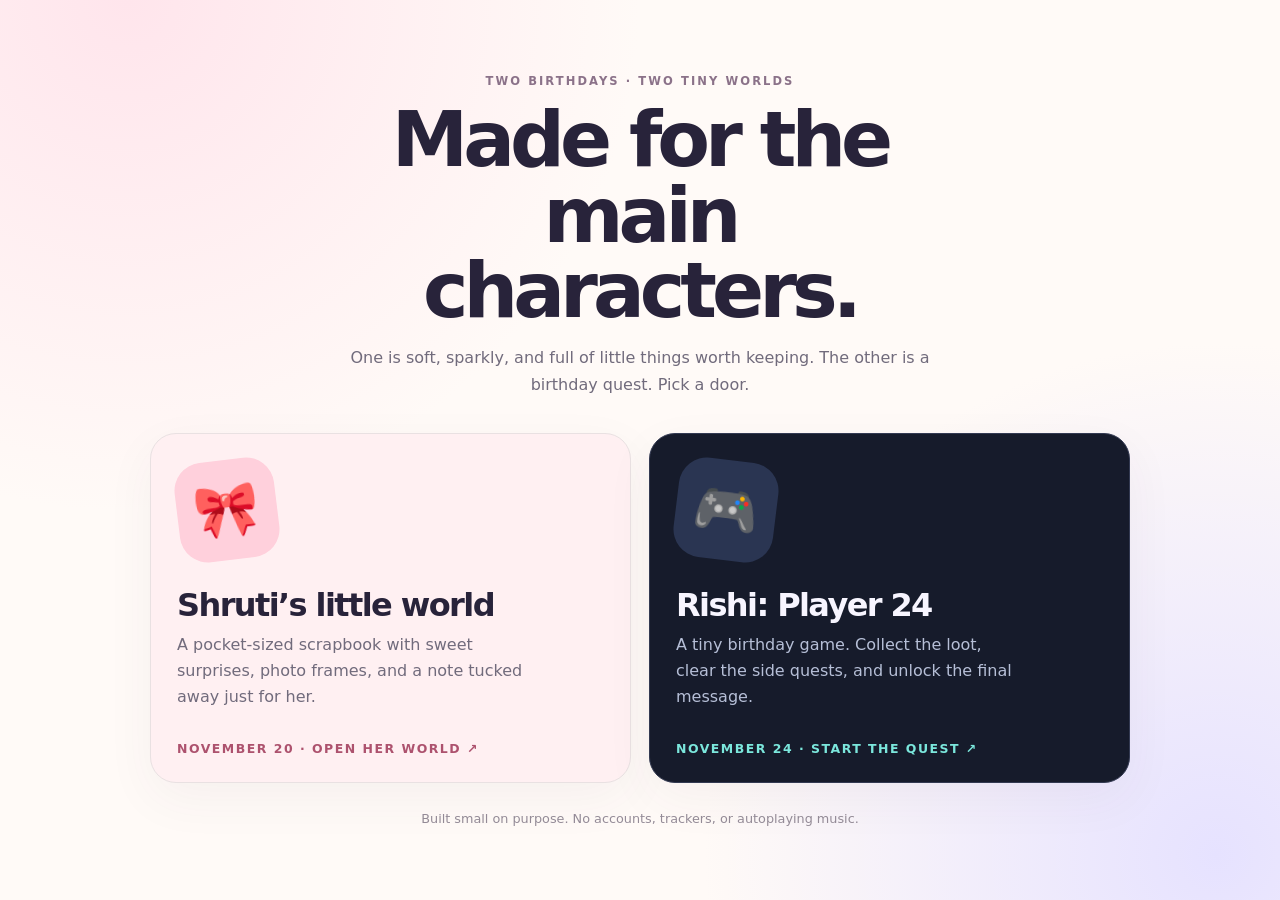
==== index.html @ b1f98934 "refactor: move index.html to static site root" ====
<!doctype html>
<html lang="en">
<head>
<meta charset="utf-8"><meta name="viewport" content="width=device-width,initial-scale=1">
<meta name="theme-color" content="#fff5ef"><meta name="description" content="Two little birthday worlds, made with love.">
<title>Birthday Worlds</title>
<style>
:root{color-scheme:light;--ink:#28233a;--muted:#716b7c;--paper:#fffaf7;--line:#e9e1e2}*{box-sizing:border-box}body{margin:0;background:radial-gradient(circle at 10% 0%,#ffe5ec 0,transparent 32rem),radial-gradient(circle at 95% 95%,#e6e2ff 0,transparent 32rem),var(--paper);color:var(--ink);font-family:Inter,ui-sans-serif,system-ui,-apple-system,"Segoe UI",sans-serif;min-height:100vh;display:grid;place-items:center;padding:28px}.wrap{width:min(980px,100%)}.eyebrow{text-transform:uppercase;letter-spacing:.18em;font-size:.72rem;font-weight:800;color:#8b7289}.intro{text-align:center;margin:0 auto 34px;max-width:620px}.intro h1{font-size:clamp(2.4rem,7vw,4.8rem);line-height:.98;letter-spacing:-.065em;margin:14px 0}.intro p{color:var(--muted);line-height:1.7}.cards{display:grid;grid-template-columns:repeat(2,minmax(0,1fr));gap:18px}.card{display:flex;flex-direction:column;min-height:350px;border:1px solid var(--line);border-radius:26px;padding:26px;text-decoration:none;color:inherit;box-shadow:0 16px 50px #4c34500d;transition:transform .2s,box-shadow .2s;overflow:hidden;position:relative}.card:hover{transform:translateY(-5px);box-shadow:0 22px 55px #4c34501a}.card.s{background:#fff0f2}.card.r{background:#161b2b;color:#f7f5ff;border-color:#333a52}.orb{width:100px;height:100px;border-radius:28px;display:grid;place-items:center;font-size:3.3rem;transform:rotate(-7deg);margin-bottom:26px}.s .orb{background:#ffd0dc}.r .orb{background:#2a3552;transform:rotate(7deg)}.card h2{font-size:2rem;letter-spacing:-.05em;margin:0 0 8px}.card p{line-height:1.65;color:var(--muted);margin:0 0 22px;max-width:34ch}.r p{color:#b6bfd7}.meta{font-size:.78rem;text-transform:uppercase;letter-spacing:.12em;font-weight:800;margin-top:auto}.s .meta{color:#ad526e}.r .meta{color:#7be7dc}.foot{text-align:center;color:#958c98;font-size:.8rem;margin-top:28px}@media(max-width:650px){.cards{grid-template-columns:1fr}.card{min-height:300px}.intro{margin-bottom:24px}}
</style>
</head>
<body><main class="wrap"><header class="intro"><div class="eyebrow">Two birthdays · two tiny worlds</div><h1>Made for the main characters.</h1><p>One is soft, sparkly, and full of little things worth keeping. The other is a birthday quest. Pick a door.</p></header><section class="cards" aria-label="Birthday websites"><a class="card s" href="shruti/"><div class="orb" aria-hidden="true">🎀</div><h2>Shruti’s little world</h2><p>A pocket-sized scrapbook with sweet surprises, photo frames, and a note tucked away just for her.</p><div class="meta">November 20 · Open her world ↗</div></a><a class="card r" href="rishi/"><div class="orb" aria-hidden="true">🎮</div><h2>Rishi: Player 24</h2><p>A tiny birthday game. Collect the loot, clear the side quests, and unlock the final message.</p><div class="meta">November 24 · Start the quest ↗</div></a></section><div class="foot">Built small on purpose. No accounts, trackers, or autoplaying music.</div></main></body></html>
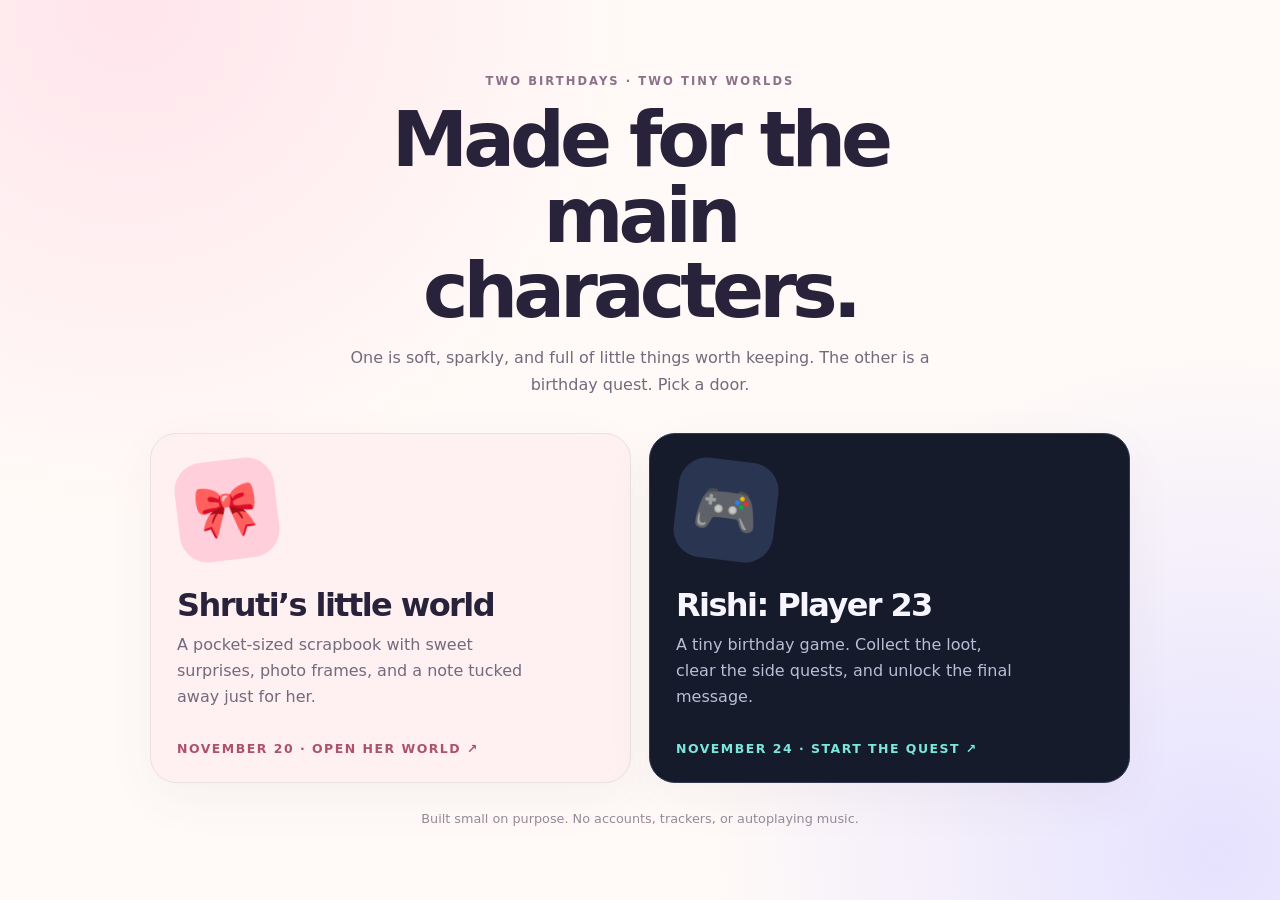
==== commit 06728489: "fix(rishi): road freeze, skip flow, sound toggle, stale cache, polish Bugs - Road game: remove write" ====
--- a/index.html
+++ b/index.html
@@ -8,4 +8,4 @@
 :root{color-scheme:light;--ink:#28233a;--muted:#716b7c;--paper:#fffaf7;--line:#e9e1e2}*{box-sizing:border-box}body{margin:0;background:radial-gradient(circle at 10% 0%,#ffe5ec 0,transparent 32rem),radial-gradient(circle at 95% 95%,#e6e2ff 0,transparent 32rem),var(--paper);color:var(--ink);font-family:Inter,ui-sans-serif,system-ui,-apple-system,"Segoe UI",sans-serif;min-height:100vh;display:grid;place-items:center;padding:28px}.wrap{width:min(980px,100%)}.eyebrow{text-transform:uppercase;letter-spacing:.18em;font-size:.72rem;font-weight:800;color:#8b7289}.intro{text-align:center;margin:0 auto 34px;max-width:620px}.intro h1{font-size:clamp(2.4rem,7vw,4.8rem);line-height:.98;letter-spacing:-.065em;margin:14px 0}.intro p{color:var(--muted);line-height:1.7}.cards{display:grid;grid-template-columns:repeat(2,minmax(0,1fr));gap:18px}.card{display:flex;flex-direction:column;min-height:350px;border:1px solid var(--line);border-radius:26px;padding:26px;text-decoration:none;color:inherit;box-shadow:0 16px 50px #4c34500d;transition:transform .2s,box-shadow .2s;overflow:hidden;position:relative}.card:hover{transform:translateY(-5px);box-shadow:0 22px 55px #4c34501a}.card.s{background:#fff0f2}.card.r{background:#161b2b;color:#f7f5ff;border-color:#333a52}.orb{width:100px;height:100px;border-radius:28px;display:grid;place-items:center;font-size:3.3rem;transform:rotate(-7deg);margin-bottom:26px}.s .orb{background:#ffd0dc}.r .orb{background:#2a3552;transform:rotate(7deg)}.card h2{font-size:2rem;letter-spacing:-.05em;margin:0 0 8px}.card p{line-height:1.65;color:var(--muted);margin:0 0 22px;max-width:34ch}.r p{color:#b6bfd7}.meta{font-size:.78rem;text-transform:uppercase;letter-spacing:.12em;font-weight:800;margin-top:auto}.s .meta{color:#ad526e}.r .meta{color:#7be7dc}.foot{text-align:center;color:#958c98;font-size:.8rem;margin-top:28px}@media(max-width:650px){.cards{grid-template-columns:1fr}.card{min-height:300px}.intro{margin-bottom:24px}}
 </style>
 </head>
-<body><main class="wrap"><header class="intro"><div class="eyebrow">Two birthdays · two tiny worlds</div><h1>Made for the main characters.</h1><p>One is soft, sparkly, and full of little things worth keeping. The other is a birthday quest. Pick a door.</p></header><section class="cards" aria-label="Birthday websites"><a class="card s" href="shruti/"><div class="orb" aria-hidden="true">🎀</div><h2>Shruti’s little world</h2><p>A pocket-sized scrapbook with sweet surprises, photo frames, and a note tucked away just for her.</p><div class="meta">November 20 · Open her world ↗</div></a><a class="card r" href="rishi/"><div class="orb" aria-hidden="true">🎮</div><h2>Rishi: Player 24</h2><p>A tiny birthday game. Collect the loot, clear the side quests, and unlock the final message.</p><div class="meta">November 24 · Start the quest ↗</div></a></section><div class="foot">Built small on purpose. No accounts, trackers, or autoplaying music.</div></main></body></html>+<body><main class="wrap"><header class="intro"><div class="eyebrow">Two birthdays · two tiny worlds</div><h1>Made for the main characters.</h1><p>One is soft, sparkly, and full of little things worth keeping. The other is a birthday quest. Pick a door.</p></header><section class="cards" aria-label="Birthday websites"><a class="card s" href="shruti/"><div class="orb" aria-hidden="true">🎀</div><h2>Shruti’s little world</h2><p>A pocket-sized scrapbook with sweet surprises, photo frames, and a note tucked away just for her.</p><div class="meta">November 20 · Open her world ↗</div></a><a class="card r" href="rishi/"><div class="orb" aria-hidden="true">🎮</div><h2>Rishi: Player 23</h2><p>A tiny birthday game. Collect the loot, clear the side quests, and unlock the final message.</p><div class="meta">November 24 · Start the quest ↗</div></a></section><div class="foot">Built small on purpose. No accounts, trackers, or autoplaying music.</div></main></body></html>
